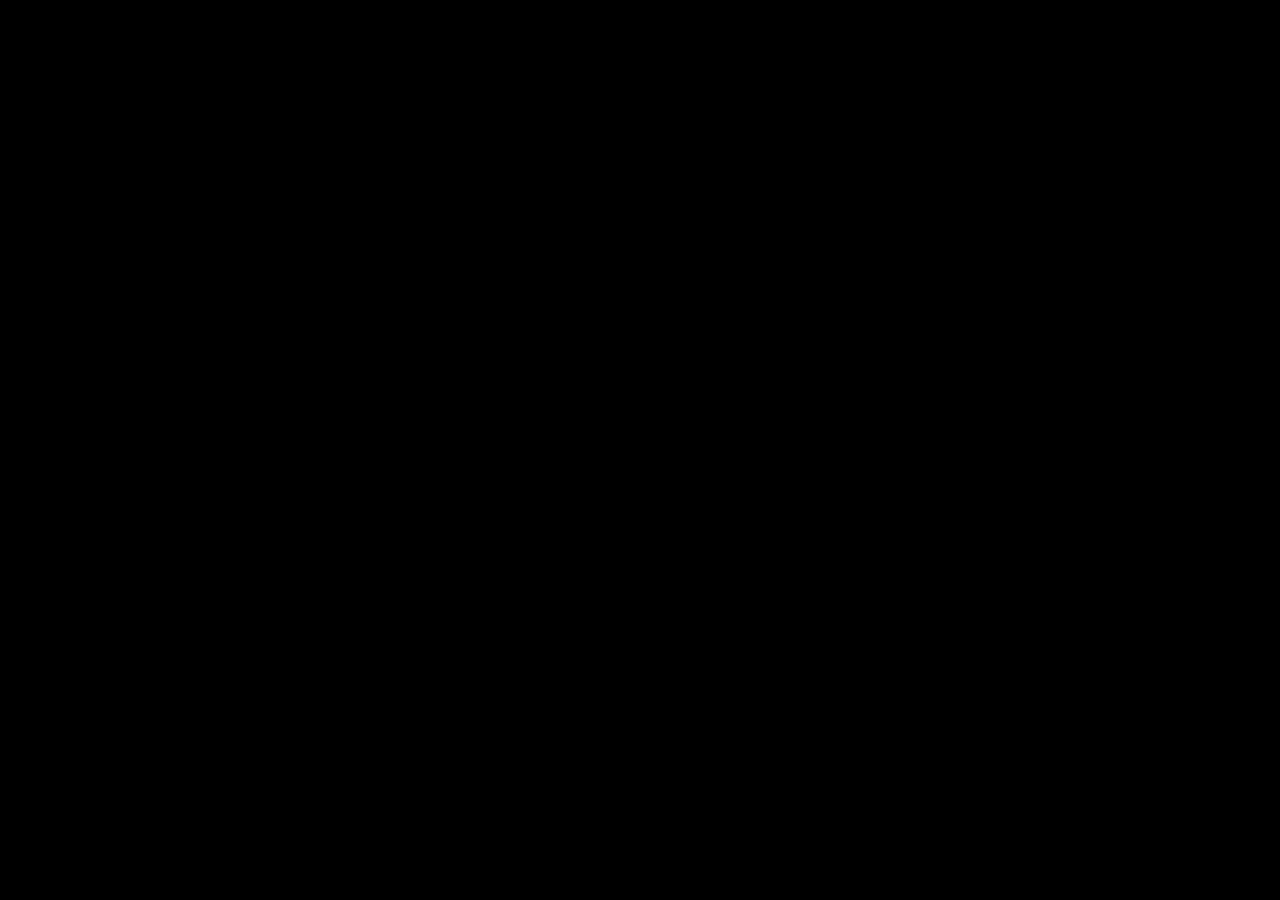
==== tools/fidelity-test.html @ 970d39b1 "Prove that an untouched export is the template For each template, headless Chrome renders the file t" ====
<!DOCTYPE html>
<html lang="en">
<head>
<meta charset="utf-8">
<title>working…</title>
<link rel="stylesheet" href="../styles.css">
<style>
  /* The page is nothing but the artwork, pinned to the top left corner, so a
     headless screenshot at the template's own size is the bitmap itself. */
  html, body { margin: 0; padding: 0; background: #000; overflow: hidden; }
  .glow { display: none; }
  #out { position: absolute; left: 0; top: 0; -webkit-font-smoothing: antialiased; }
  #out svg, #out img { display: block; }
  #err { color: #f66; font: 14px monospace; padding: 20px; white-space: pre-wrap; }
</style>
</head>
<body>
<div id="out"></div>
<pre id="err"></pre>

<script src="../fonts/embedded-fonts.js"></script>
<script>
/* The app boots against the real page, which this test page does not have, so
   the DOM it expects is stubbed out before app.js runs. */
(function () {
  var ids = ['picker', 'picker-grid', 'picker-status', 'editor', 'editor-title', 'editor-kind',
             'fields', 'stage', 'notice', 'export-status', 'btn-back', 'btn-reset', 'btn-png', 'btn-svg'];
  var hidden = document.createElement('div');
  hidden.style.position = 'absolute';
  hidden.style.left = '-99999px';
  hidden.style.top = '0';
  ids.forEach(function (id) {
    var node = document.createElement('div');
    node.id = id;
    hidden.appendChild(node);
  });
  document.body.appendChild(hidden);
  window.FRACIFY_TEMPLATE_DIR = '../templates/';
  window.FRACIFY_NO_BOOT = true;
})();
</script>
<script src="../app.js"></script>
<script>
(function () {
  var params = new URLSearchParams(location.search);
  var wanted = params.get('template') || 'dis1';
  var mode = params.get('mode') || 'export';
  var out = document.getElementById('out');

  function fail(err) {
    document.getElementById('err').textContent = String(err && err.stack || err);
    document.title = 'failed';
  }

  /* Long enough to force wrapping in every block, and to push the single line
     slots past the point where shrinking has to kick in. */
  var STRESS = 'Est-ce que tu préfères passer les vacances au bord de la mer ' +
    'ou plutôt à la montagne avec toute la famille ?';

  /* A deliberately portrait test image: a 3:4 grid with a labelled centre and
     corners, so a wrong crop, a squashed aspect or a letterbox is obvious. */
  function testPhoto() {
    var canvas = document.createElement('canvas');
    canvas.width = 900;
    canvas.height = 1200;
    var ctx = canvas.getContext('2d');
    var gradient = ctx.createLinearGradient(0, 0, 900, 1200);
    gradient.addColorStop(0, '#1d7a4f');
    gradient.addColorStop(1, '#7a1d5f');
    ctx.fillStyle = gradient;
    ctx.fillRect(0, 0, 900, 1200);
    ctx.strokeStyle = 'rgba(255,255,255,0.55)';
    ctx.lineWidth = 2;
    for (var x = 0; x <= 900; x += 100) { ctx.beginPath(); ctx.moveTo(x, 0); ctx.lineTo(x, 1200); ctx.stroke(); }
    for (var y = 0; y <= 1200; y += 100) { ctx.beginPath(); ctx.moveTo(0, y); ctx.lineTo(900, y); ctx.stroke(); }
    ctx.strokeStyle = '#ffcc00';
    ctx.lineWidth = 10;
    ctx.strokeRect(5, 5, 890, 1190);
    ctx.beginPath();
    ctx.arc(450, 600, 120, 0, Math.PI * 2);
    ctx.stroke();
    ctx.fillStyle = '#fff';
    ctx.font = 'bold 64px sans-serif';
    ctx.textAlign = 'center';
    ctx.fillText('TOP', 450, 90);
    ctx.fillText('MIDDLE', 450, 620);
    ctx.fillText('BOTTOM', 450, 1160);
    return canvas;  // a canvas draws like an image and needs no decode wait
  }

  Fracify.fontsReady()
    .then(function () { return fetch(Fracify.manifestURL); })
    .then(function (res) { return res.json(); })
    .then(function (manifest) {
      var entry = manifest.templates.filter(function (t) { return t.id === wanted; })[0];
      if (!entry) throw new Error('no template "' + wanted + '" in the manifest');
      return Fracify.loadTemplate(entry);
    })
    .then(function (template) {
      document.body.style.width = template.width + 'px';
      document.body.style.height = template.height + 'px';

      if (mode === 'reference') {
        // The template mounted straight into the DOM. Useful to look at, but
        // the page rasterises text differently from an <img>, so it is not
        // what the pixel diff is run against.
        out.appendChild(template.root.cloneNode(true));
        document.title = 'ready';
        return null;
      }

      if (mode === 'baseline') {
        // The untouched template through the same <img> and canvas path as an
        // export. Diffing this against mode=export isolates the slot
        // machinery from everything else.
        template.live = template.root.cloneNode(true);
      } else {
        Fracify.mount(template, out);
        template.slots.forEach(function (slot) {
          if (slot.kind !== 'text') return;
          Fracify.renderTextSlot(slot, mode === 'stress' ? STRESS : slot.original);
        });
        if (mode === 'photo') {
          var probe = testPhoto();
          template.slots.forEach(function (slot, i) {
            if (slot.kind !== 'image') return;
            Fracify.adoptImage(slot, probe);
            slot.offset = i === 0 ? 0 : -60;
            Fracify.applyPhoto(slot);
          });
        }
      }

      if (mode === 'live') { document.title = 'ready'; return null; }

      // The runner waits for this POST instead of screenshotting the page:
      // the bytes that come back are the export itself, not a picture of it.
      return Fracify.renderPNG(template).then(function (blob) {
        return fetch('/_result?name=' + encodeURIComponent(wanted + '-' + mode), {
          method: 'POST',
          body: blob
        });
      }).then(function () {
        document.title = 'ready';
      });
    })
    .catch(fail);
})();
</script>
</body>
</html>
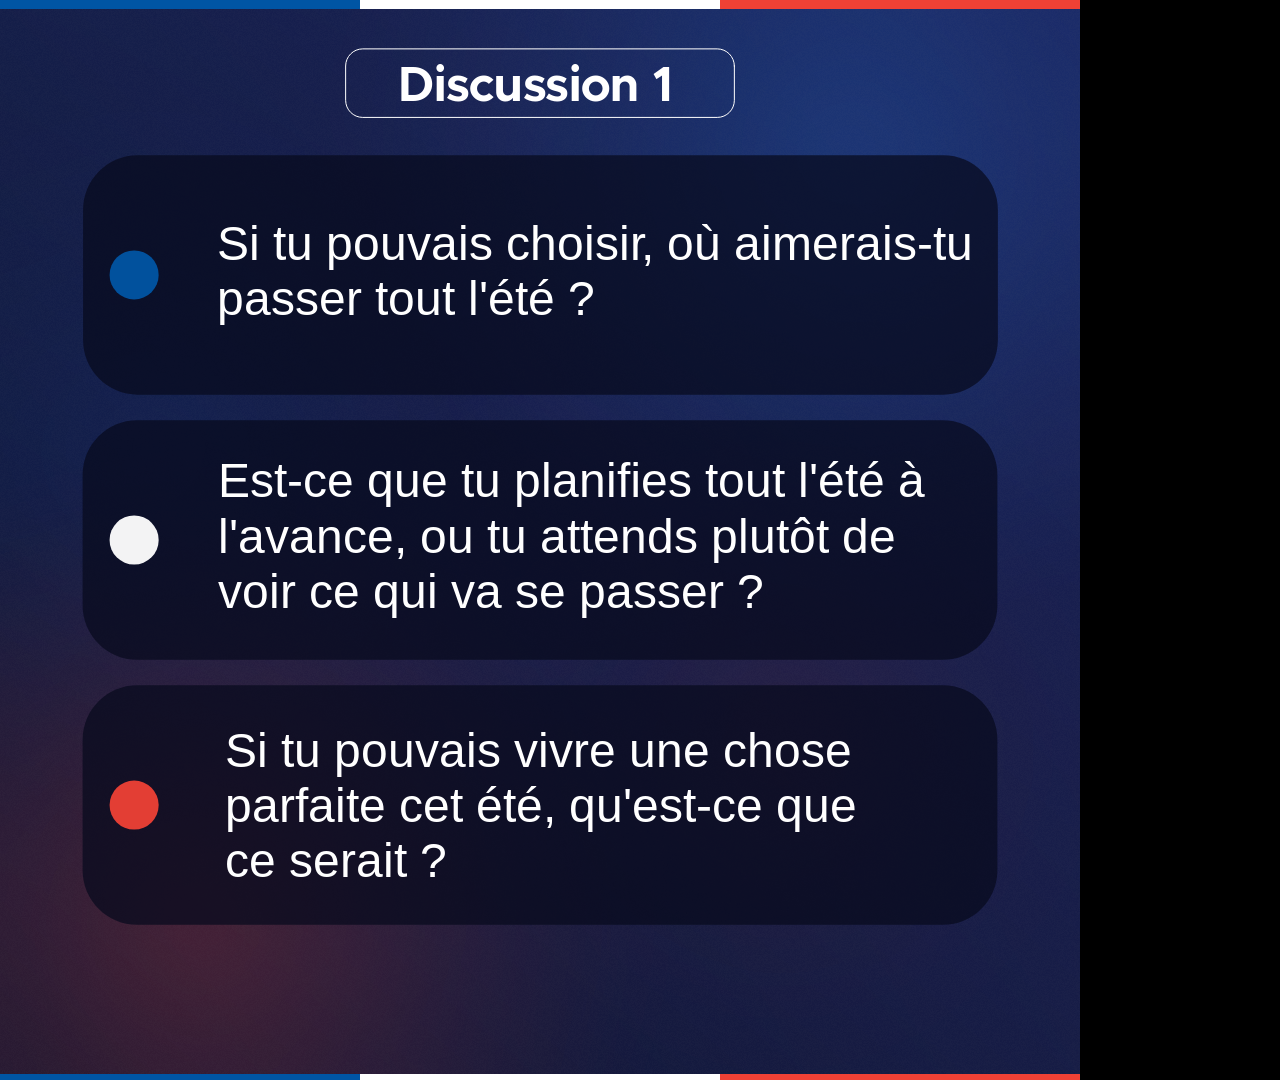
==== commit 93d38f0d: "Let the photo be framed and blurred One vertical crop slider was not enough to put the good part of " ====
--- a/tools/fidelity-test.html
+++ b/tools/fidelity-test.html
@@ -121,11 +121,16 @@
           Fracify.renderTextSlot(slot, mode === 'stress' ? STRESS : slot.original);
         });
         if (mode === 'photo') {
+          // ?mode=photo&x=-60&y=40&zoom=140&blur=12 - framing controls, checked
+          // against a grid so a wrong crop or a squashed aspect is obvious.
           var probe = testPhoto();
-          template.slots.forEach(function (slot, i) {
+          template.slots.forEach(function (slot) {
             if (slot.kind !== 'image') return;
             Fracify.adoptImage(slot, probe);
-            slot.offset = i === 0 ? 0 : -60;
+            slot.offsetX = parseInt(params.get('x') || '0', 10);
+            slot.offsetY = parseInt(params.get('y') || '0', 10);
+            slot.zoom = parseInt(params.get('zoom') || '100', 10);
+            slot.blur = parseInt(params.get('blur') || '0', 10);
             Fracify.applyPhoto(slot);
           });
         }
--- a/styles.css
+++ b/styles.css
@@ -0,0 +1,491 @@
+/* ---------------------------------------------------------------------------
+   Fonts. Two groups:
+   - Archivo / IBM Plex Sans dress the interface.
+   - Metropolis / Liberation Sans are the faces the templates ask for. They are
+     declared here so the live preview looks like the export; the export gets
+     the very same files inlined as data URIs (see fonts/embedded-fonts.js).
+   --------------------------------------------------------------------------- */
+
+@font-face {
+  font-family: 'Archivo';
+  font-style: normal;
+  font-weight: 500;
+  font-display: swap;
+  src: url('fonts/archivo-latin-500-normal.woff2') format('woff2');
+  unicode-range: U+0000-00FF, U+0131, U+0152-0153, U+02BB-02BC, U+02C6, U+02DA, U+02DC, U+0304, U+0308, U+0329, U+2000-206F, U+20AC, U+2122, U+2191, U+2193, U+2212, U+2215, U+FEFF, U+FFFD;
+}
+@font-face {
+  font-family: 'Archivo';
+  font-style: normal;
+  font-weight: 500;
+  font-display: swap;
+  src: url('fonts/archivo-latin-ext-500-normal.woff2') format('woff2');
+  unicode-range: U+0100-02BA, U+02BD-02C5, U+02C7-02CC, U+02CE-02D7, U+02DD-02FF, U+0304, U+0308, U+0329, U+1D00-1DBF, U+1E00-1E9F, U+1EF2-1EFF, U+2020, U+20A0-20AB, U+20AD-20C0, U+2113, U+2C60-2C7F, U+A720-A7FF;
+}
+@font-face {
+  font-family: 'Archivo';
+  font-style: normal;
+  font-weight: 700;
+  font-display: swap;
+  src: url('fonts/archivo-latin-700-normal.woff2') format('woff2');
+  unicode-range: U+0000-00FF, U+0131, U+0152-0153, U+02BB-02BC, U+02C6, U+02DA, U+02DC, U+0304, U+0308, U+0329, U+2000-206F, U+20AC, U+2122, U+2191, U+2193, U+2212, U+2215, U+FEFF, U+FFFD;
+}
+@font-face {
+  font-family: 'Archivo';
+  font-style: normal;
+  font-weight: 700;
+  font-display: swap;
+  src: url('fonts/archivo-latin-ext-700-normal.woff2') format('woff2');
+  unicode-range: U+0100-02BA, U+02BD-02C5, U+02C7-02CC, U+02CE-02D7, U+02DD-02FF, U+0304, U+0308, U+0329, U+1D00-1DBF, U+1E00-1E9F, U+1EF2-1EFF, U+2020, U+20A0-20AB, U+20AD-20C0, U+2113, U+2C60-2C7F, U+A720-A7FF;
+}
+@font-face {
+  font-family: 'IBM Plex Sans';
+  font-style: normal;
+  font-weight: 400;
+  font-display: swap;
+  src: url('fonts/ibm-plex-sans-latin-400-normal.woff2') format('woff2');
+  unicode-range: U+0000-00FF, U+0131, U+0152-0153, U+02BB-02BC, U+02C6, U+02DA, U+02DC, U+0304, U+0308, U+0329, U+2000-206F, U+20AC, U+2122, U+2191, U+2193, U+2212, U+2215, U+FEFF, U+FFFD;
+}
+@font-face {
+  font-family: 'IBM Plex Sans';
+  font-style: normal;
+  font-weight: 400;
+  font-display: swap;
+  src: url('fonts/ibm-plex-sans-latin-ext-400-normal.woff2') format('woff2');
+  unicode-range: U+0100-02BA, U+02BD-02C5, U+02C7-02CC, U+02CE-02D7, U+02DD-02FF, U+0304, U+0308, U+0329, U+1D00-1DBF, U+1E00-1E9F, U+1EF2-1EFF, U+2020, U+20A0-20AB, U+20AD-20C0, U+2113, U+2C60-2C7F, U+A720-A7FF;
+}
+@font-face {
+  font-family: 'IBM Plex Sans';
+  font-style: normal;
+  font-weight: 600;
+  font-display: swap;
+  src: url('fonts/ibm-plex-sans-latin-600-normal.woff2') format('woff2');
+  unicode-range: U+0000-00FF, U+0131, U+0152-0153, U+02BB-02BC, U+02C6, U+02DA, U+02DC, U+0304, U+0308, U+0329, U+2000-206F, U+20AC, U+2122, U+2191, U+2193, U+2212, U+2215, U+FEFF, U+FFFD;
+}
+@font-face {
+  font-family: 'IBM Plex Sans';
+  font-style: normal;
+  font-weight: 600;
+  font-display: swap;
+  src: url('fonts/ibm-plex-sans-latin-ext-600-normal.woff2') format('woff2');
+  unicode-range: U+0100-02BA, U+02BD-02C5, U+02C7-02CC, U+02CE-02D7, U+02DD-02FF, U+0304, U+0308, U+0329, U+1D00-1DBF, U+1E00-1E9F, U+1EF2-1EFF, U+2020, U+20A0-20AB, U+20AD-20C0, U+2113, U+2C60-2C7F, U+A720-A7FF;
+}
+
+@font-face {
+  font-family: 'Metropolis';
+  font-style: normal;
+  font-weight: 400;
+  font-display: block;
+  src: url('fonts/Metropolis-Regular.woff2') format('woff2');
+}
+@font-face {
+  font-family: 'Metropolis';
+  font-style: normal;
+  font-weight: 700;
+  font-display: block;
+  src: url('fonts/Metropolis-Bold.woff2') format('woff2');
+}
+@font-face {
+  font-family: 'Liberation Sans';
+  font-style: normal;
+  font-weight: 400;
+  font-display: block;
+  src: url('fonts/LiberationSans-Regular.woff2') format('woff2');
+}
+
+/* --------------------------------------------------------------------------- */
+
+:root {
+  --bg: #06070f;
+  --ink: #eef1f8;
+  --ink-dim: #97a0bb;
+  --ink-faint: #6b7391;
+  --glass: rgba(255, 255, 255, 0.055);
+  --glass-strong: rgba(255, 255, 255, 0.085);
+  --edge: rgba(255, 255, 255, 0.11);
+  --edge-strong: rgba(255, 255, 255, 0.2);
+  --blue: #3b6fe0;
+  --blue-deep: #0055a4;
+  --red: #ef4135;
+  --amber: #f0b429;
+  --radius: 18px;
+  --radius-sm: 12px;
+  --shadow: 0 22px 60px rgba(0, 0, 0, 0.55);
+  --ui: 'IBM Plex Sans', system-ui, -apple-system, 'Segoe UI', sans-serif;
+  --display: 'Archivo', var(--ui);
+}
+
+* { box-sizing: border-box; }
+
+html { -webkit-text-size-adjust: 100%; }
+
+body {
+  margin: 0;
+  min-height: 100vh;
+  background: var(--bg);
+  color: var(--ink);
+  font-family: var(--ui);
+  font-size: 15px;
+  line-height: 1.5;
+  -webkit-font-smoothing: antialiased;
+}
+
+/* The FRAC background is a deep navy with a blue and a red bloom. Echo it. */
+.glow {
+  position: fixed;
+  inset: 0;
+  z-index: -1;
+  background:
+    radial-gradient(70% 55% at 12% 0%, rgba(0, 85, 164, 0.5), transparent 65%),
+    radial-gradient(60% 50% at 92% 12%, rgba(239, 65, 53, 0.22), transparent 62%),
+    radial-gradient(90% 70% at 50% 105%, rgba(59, 111, 224, 0.2), transparent 70%),
+    linear-gradient(180deg, #0b1030 0%, #06070f 60%);
+}
+
+h1, h2, h3 { font-family: var(--display); font-weight: 700; letter-spacing: -0.02em; margin: 0; }
+
+.muted { color: var(--ink-dim); margin: 0; }
+
+.is-hidden { display: none !important; }
+
+/* --- top bar --------------------------------------------------------------- */
+
+.topbar {
+  display: flex;
+  align-items: center;
+  justify-content: space-between;
+  gap: 16px;
+  padding: 18px clamp(16px, 4vw, 40px);
+  max-width: 1400px;
+  margin: 0 auto;
+}
+
+.brand { display: flex; align-items: center; gap: 12px; }
+
+.brand-mark {
+  display: flex;
+  gap: 3px;
+  padding: 7px;
+  border-radius: 10px;
+  background: var(--glass);
+  border: 1px solid var(--edge);
+}
+.brand-mark i { width: 5px; height: 20px; border-radius: 2px; display: block; }
+.brand-mark i:nth-child(1) { background: var(--blue-deep); }
+.brand-mark i:nth-child(2) { background: #fff; }
+.brand-mark i:nth-child(3) { background: var(--red); }
+
+.brand-text { display: flex; flex-direction: column; line-height: 1.15; }
+.brand-text strong { font-family: var(--display); font-size: 19px; letter-spacing: -0.03em; }
+.brand-text small { color: var(--ink-faint); font-size: 12px; }
+
+/* --- notice ---------------------------------------------------------------- */
+
+.notice {
+  max-width: 1400px;
+  margin: 0 auto 8px;
+  padding: 14px 18px;
+  border-radius: var(--radius-sm);
+  background: rgba(240, 180, 41, 0.12);
+  border: 1px solid rgba(240, 180, 41, 0.35);
+  color: #ffe6ae;
+  font-size: 14px;
+}
+.notice code {
+  font-family: ui-monospace, 'SFMono-Regular', Menlo, monospace;
+  background: rgba(0, 0, 0, 0.35);
+  padding: 2px 6px;
+  border-radius: 6px;
+}
+
+main { max-width: 1400px; margin: 0 auto; padding: 8px clamp(16px, 4vw, 40px) 60px; }
+
+.section-title { font-size: clamp(22px, 3vw, 30px); margin-bottom: 6px; }
+
+/* --- template picker -------------------------------------------------------- */
+
+.group { margin-top: 30px; }
+.group:first-child { margin-top: 22px; }
+
+.group-title {
+  display: flex;
+  align-items: center;
+  gap: 9px;
+  font-size: 15px;
+  font-weight: 600;
+  letter-spacing: 0.02em;
+  color: var(--ink-dim);
+  padding-bottom: 10px;
+  border-bottom: 1px solid var(--edge);
+}
+.group-title svg { color: var(--ink-faint); flex: none; }
+
+.group-count {
+  font-family: var(--ui);
+  font-size: 11px;
+  font-weight: 600;
+  color: var(--ink-faint);
+  background: var(--glass);
+  border: 1px solid var(--edge);
+  border-radius: 999px;
+  padding: 1px 8px;
+}
+
+.picker-grid {
+  display: grid;
+  grid-template-columns: repeat(auto-fill, minmax(190px, 1fr));
+  align-items: start;
+  gap: 18px;
+  margin-top: 16px;
+}
+
+.card {
+  position: relative;
+  display: flex;
+  flex-direction: column;
+  padding: 0;
+  overflow: hidden;
+  text-align: left;
+  color: inherit;
+  font: inherit;
+  cursor: pointer;
+  background: var(--glass);
+  border: 1px solid var(--edge);
+  border-radius: var(--radius);
+  backdrop-filter: blur(18px);
+  -webkit-backdrop-filter: blur(18px);
+  box-shadow: var(--shadow);
+  transition: transform 0.16s ease, border-color 0.16s ease, background 0.16s ease;
+}
+.card:hover { transform: translateY(-3px); border-color: var(--edge-strong); background: var(--glass-strong); }
+.card:focus-visible { outline: 2px solid var(--blue); outline-offset: 3px; }
+.card.is-unsupported { cursor: not-allowed; opacity: 0.62; }
+.card.is-unsupported:hover { transform: none; }
+
+.card-thumb {
+  background: rgba(0, 0, 0, 0.35);
+  border-bottom: 1px solid var(--edge);
+  position: relative;
+  min-height: 90px;
+  display: grid;
+}
+.card-thumb img { display: block; width: 100%; height: auto; }
+.card-thumb-fallback {
+  aspect-ratio: 1 / 1;
+  display: grid;
+  place-items: center;
+  font-family: var(--display);
+  font-size: 34px;
+  color: var(--ink-faint);
+}
+
+.card-body { padding: 12px 14px 14px; }
+.card-name { font-family: var(--display); font-weight: 700; font-size: 15px; }
+.card-meta { color: var(--ink-faint); font-size: 12px; margin-top: 2px; }
+.card-warn { color: var(--amber); font-size: 12px; margin-top: 6px; line-height: 1.35; }
+
+.ratio-tag {
+  position: absolute;
+  right: 8px;
+  top: 8px;
+  padding: 3px 8px;
+  font-size: 11px;
+  border-radius: 999px;
+  background: rgba(6, 7, 15, 0.72);
+  border: 1px solid var(--edge);
+  color: var(--ink-dim);
+}
+
+/* --- editor ----------------------------------------------------------------- */
+
+.editor {
+  display: grid;
+  grid-template-columns: minmax(0, 400px) minmax(0, 1fr);
+  gap: 24px;
+  align-items: start;
+}
+
+.pane {
+  background: var(--glass);
+  border: 1px solid var(--edge);
+  border-radius: var(--radius);
+  backdrop-filter: blur(20px);
+  -webkit-backdrop-filter: blur(20px);
+  box-shadow: var(--shadow);
+}
+
+.pane-form { padding: 22px; }
+.pane-head { margin-bottom: 18px; }
+.pane-foot { margin-top: 20px; padding-top: 16px; border-top: 1px solid var(--edge); }
+
+.pane-preview { padding: 18px; background: rgba(255, 255, 255, 0.03); }
+.preview-sticky { position: sticky; top: 18px; }
+
+.fields { display: flex; flex-direction: column; gap: 18px; }
+
+.field label,
+.field .field-label {
+  display: block;
+  font-size: 12px;
+  font-weight: 600;
+  letter-spacing: 0.06em;
+  text-transform: uppercase;
+  color: var(--ink-dim);
+  margin-bottom: 7px;
+}
+
+.field input[type='text'],
+.field textarea {
+  width: 100%;
+  padding: 11px 13px;
+  color: var(--ink);
+  font: inherit;
+  background: rgba(0, 0, 0, 0.3);
+  border: 1px solid var(--edge);
+  border-radius: var(--radius-sm);
+  resize: vertical;
+  transition: border-color 0.15s ease, box-shadow 0.15s ease;
+}
+.field textarea { min-height: 82px; line-height: 1.45; }
+.field input:focus,
+.field textarea:focus {
+  outline: none;
+  border-color: rgba(59, 111, 224, 0.8);
+  box-shadow: 0 0 0 3px rgba(59, 111, 224, 0.22);
+}
+
+.field-note { font-size: 12px; color: var(--ink-faint); margin: 6px 0 0; }
+
+.field-warn {
+  display: flex;
+  gap: 8px;
+  align-items: flex-start;
+  margin: 8px 0 0;
+  padding: 8px 10px;
+  font-size: 12.5px;
+  line-height: 1.4;
+  color: #ffdf9e;
+  background: rgba(240, 180, 41, 0.12);
+  border: 1px solid rgba(240, 180, 41, 0.32);
+  border-radius: 10px;
+}
+.field-warn.is-error { color: #ffc9c4; background: rgba(239, 65, 53, 0.14); border-color: rgba(239, 65, 53, 0.4); }
+.field-warn::before { content: '▲'; font-size: 10px; line-height: 1.5; }
+
+/* photo slot */
+
+.photo-slot { display: flex; flex-direction: column; gap: 10px; }
+.photo-row { display: flex; gap: 12px; align-items: center; }
+
+.photo-preview {
+  width: 74px;
+  height: 74px;
+  flex: none;
+  border-radius: 10px;
+  border: 1px solid var(--edge);
+  background: rgba(0, 0, 0, 0.35) center / cover no-repeat;
+  display: grid;
+  place-items: center;
+  color: var(--ink-faint);
+  font-size: 11px;
+}
+
+.photo-actions { display: flex; flex-direction: column; gap: 6px; min-width: 0; }
+.photo-name { font-size: 12px; color: var(--ink-faint); overflow: hidden; text-overflow: ellipsis; white-space: nowrap; }
+
+.slider-row { display: flex; align-items: center; gap: 10px; }
+.slider-label {
+  width: 36px;
+  flex: none;
+  font-size: 12px;
+  font-weight: 600;
+  color: var(--ink-dim);
+}
+.slider-readout {
+  width: 66px;
+  flex: none;
+  text-align: right;
+  font-size: 12px;
+  color: var(--ink-faint);
+  font-variant-numeric: tabular-nums;
+}
+
+input[type='range'] {
+  flex: 1;
+  min-width: 0;
+  accent-color: var(--blue);
+  height: 22px;
+}
+
+/* --- stage ------------------------------------------------------------------ */
+
+.stage {
+  border-radius: var(--radius-sm);
+  overflow: hidden;
+  background: rgba(0, 0, 0, 0.4);
+  border: 1px solid var(--edge);
+  /* Flex, not grid: an auto-sized grid track grows to the intrinsic 1080 px
+     of the preview, which makes the child's max-width:100% resolve against
+     itself and lets the page overflow sideways on a phone. */
+  display: flex;
+  align-items: center;
+  justify-content: center;
+  min-height: 220px;
+}
+.stage svg { display: block; width: 100%; height: auto; max-width: 100%; min-width: 0; }
+
+.actions { display: flex; gap: 10px; margin-top: 14px; flex-wrap: wrap; }
+.export-status { font-size: 12.5px; margin-top: 8px; min-height: 18px; }
+
+/* --- buttons ----------------------------------------------------------------- */
+
+.btn {
+  font-family: var(--display);
+  font-weight: 600;
+  font-size: 14px;
+  letter-spacing: -0.01em;
+  padding: 11px 18px;
+  border-radius: var(--radius-sm);
+  border: 1px solid var(--edge);
+  background: var(--glass);
+  color: var(--ink);
+  cursor: pointer;
+  transition: background 0.15s ease, border-color 0.15s ease, transform 0.1s ease;
+}
+.btn:hover { background: var(--glass-strong); border-color: var(--edge-strong); }
+.btn:active { transform: translateY(1px); }
+.btn:focus-visible { outline: 2px solid var(--blue); outline-offset: 2px; }
+.btn[disabled] { opacity: 0.5; cursor: progress; }
+
+.btn-primary {
+  background: linear-gradient(180deg, #4a7cf0, #2857c4);
+  border-color: rgba(255, 255, 255, 0.22);
+  box-shadow: 0 8px 24px rgba(40, 87, 196, 0.4);
+}
+.btn-primary:hover { background: linear-gradient(180deg, #5786f5, #2f61d6); }
+
+.btn-small { padding: 7px 12px; font-size: 13px; }
+
+.footer {
+  max-width: 1400px;
+  margin: 0 auto;
+  padding: 0 clamp(16px, 4vw, 40px) 40px;
+  color: var(--ink-faint);
+  font-size: 12.5px;
+}
+
+/* --- responsive -------------------------------------------------------------- */
+
+@media (max-width: 940px) {
+  .editor { grid-template-columns: minmax(0, 1fr); }
+  .pane-preview { order: -1; padding: 12px; }
+  .preview-sticky { position: static; }
+  /* min-width:0 matters: a replaced element in a grid keeps its intrinsic
+     width otherwise, and a 1080 px wide preview runs off a phone screen. */
+  .stage svg { width: auto; height: auto; max-width: 100%; max-height: 56vh; min-width: 0; }
+  .stage { padding: 6px; }
+}
+
+@media (prefers-reduced-motion: reduce) {
+  * { transition: none !important; }
+}
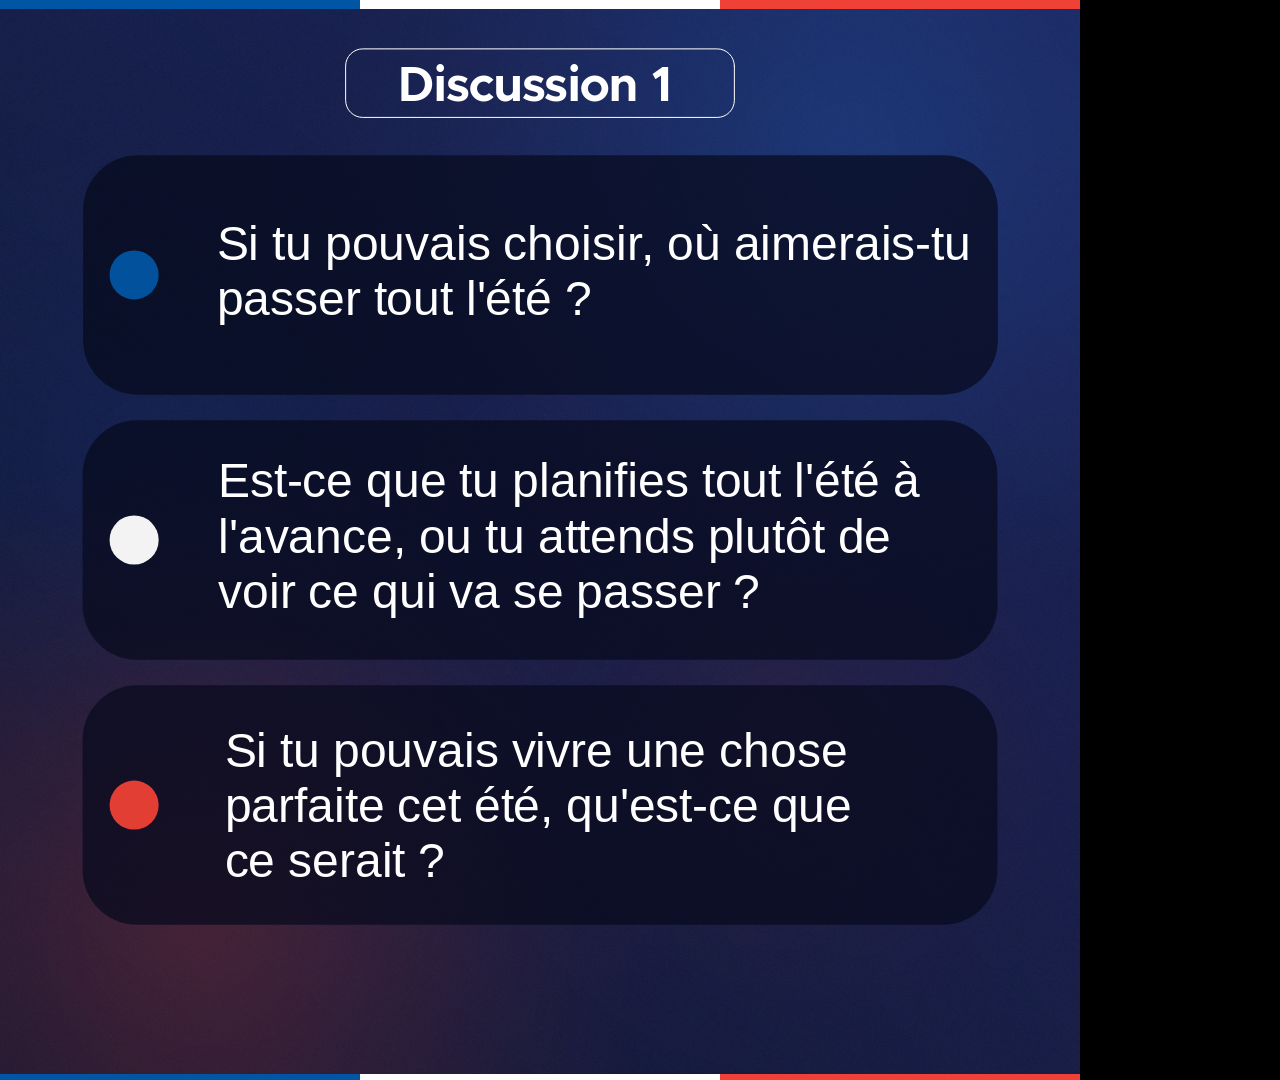
==== commit 4a196ab0: "V4" ====
--- a/tools/fidelity-test.html
+++ b/tools/fidelity-test.html
@@ -121,7 +121,7 @@
           Fracify.renderTextSlot(slot, mode === 'stress' ? STRESS : slot.original);
         });
         if (mode === 'photo') {
-          // ?mode=photo&x=-60&y=40&zoom=140&blur=12 - framing controls, checked
+          // ?mode=photo&x=-60&y=40&zoom=40&blur=12 - framing controls, checked
           // against a grid so a wrong crop or a squashed aspect is obvious.
           var probe = testPhoto();
           template.slots.forEach(function (slot) {
@@ -129,7 +129,7 @@
             Fracify.adoptImage(slot, probe);
             slot.offsetX = parseInt(params.get('x') || '0', 10);
             slot.offsetY = parseInt(params.get('y') || '0', 10);
-            slot.zoom = parseInt(params.get('zoom') || '100', 10);
+            slot.zoom = parseInt(params.get('zoom') || '0', 10);
             slot.blur = parseInt(params.get('blur') || '0', 10);
             Fracify.applyPhoto(slot);
           });
--- a/styles.css
+++ b/styles.css
@@ -93,26 +93,55 @@
   src: url('fonts/LiberationSans-Regular.woff2') format('woff2');
 }
 
-/* --------------------------------------------------------------------------- */
+/* ---------------------------------------------------------------------------
+   Apple HIG Design System Tokens & Base Styles
+   --------------------------------------------------------------------------- */
 
 :root {
-  --bg: #06070f;
-  --ink: #eef1f8;
-  --ink-dim: #97a0bb;
-  --ink-faint: #6b7391;
-  --glass: rgba(255, 255, 255, 0.055);
+  /* Canvas & Elevated Backgrounds */
+  --bg: #090a0f;
+  --bg-subtle: #0d0f17;
+  --bg-elevated: rgba(22, 25, 37, 0.72);
+
+  /* Apple System Typography Colors (Primary, Secondary, Tertiary) */
+  --ink: #f5f5f7;
+  --ink-secondary: #9da3b4;
+  --ink-dim: #9da3b4;
+  --ink-tertiary: #656b82;
+  --ink-faint: #656b82;
+
+  /* Translucent Liquid Glass Materials */
+  --glass: rgba(255, 255, 255, 0.045);
   --glass-strong: rgba(255, 255, 255, 0.085);
-  --edge: rgba(255, 255, 255, 0.11);
+  --glass-card: rgba(18, 21, 31, 0.65);
+  --edge: rgba(255, 255, 255, 0.09);
+  --edge-subtle: rgba(255, 255, 255, 0.05);
   --edge-strong: rgba(255, 255, 255, 0.2);
-  --blue: #3b6fe0;
+  --edge-highlight: inset 0 1px 0 rgba(255, 255, 255, 0.1);
+
+  /* Accent & Status Colors */
+  --blue: #0071e3;
+  --blue-hover: #0077ed;
   --blue-deep: #0055a4;
-  --red: #ef4135;
-  --amber: #f0b429;
+  --red: #ff453a;
+  --amber: #ff9f0a;
+  --green: #30d158;
+
+  /* Corner Radii */
   --radius: 18px;
-  --radius-sm: 12px;
-  --shadow: 0 22px 60px rgba(0, 0, 0, 0.55);
-  --ui: 'IBM Plex Sans', system-ui, -apple-system, 'Segoe UI', sans-serif;
-  --display: 'Archivo', var(--ui);
+  --radius-md: 14px;
+  --radius-sm: 10px;
+  --radius-pill: 9999px;
+
+  /* Depth & Elevation Shadows */
+  --shadow-sm: 0 2px 8px rgba(0, 0, 0, 0.25);
+  --shadow-md: 0 12px 32px rgba(0, 0, 0, 0.45);
+  --shadow-lg: 0 24px 64px rgba(0, 0, 0, 0.6);
+  --shadow: var(--shadow-md);
+
+  /* Typography Stack */
+  --ui: -apple-system, BlinkMacSystemFont, "SF Pro Text", "SF Pro Display", 'IBM Plex Sans', system-ui, sans-serif;
+  --display: -apple-system, BlinkMacSystemFont, "SF Pro Display", 'Archivo', var(--ui);
 }
 
 * { box-sizing: border-box; }
@@ -122,121 +151,175 @@
 body {
   margin: 0;
   min-height: 100vh;
-  background: var(--bg);
+  background-color: var(--bg);
   color: var(--ink);
   font-family: var(--ui);
-  font-size: 15px;
+  font-size: 14.5px;
   line-height: 1.5;
+  letter-spacing: -0.01em;
   -webkit-font-smoothing: antialiased;
-}
-
-/* The FRAC background is a deep navy with a blue and a red bloom. Echo it. */
+  -moz-osx-font-smoothing: grayscale;
+  overflow-x: hidden;
+}
+
+/* Subtle Apple Dark Mode ambient illumination echoing FRAC club colors */
 .glow {
   position: fixed;
   inset: 0;
   z-index: -1;
+  pointer-events: none;
   background:
-    radial-gradient(70% 55% at 12% 0%, rgba(0, 85, 164, 0.5), transparent 65%),
-    radial-gradient(60% 50% at 92% 12%, rgba(239, 65, 53, 0.22), transparent 62%),
-    radial-gradient(90% 70% at 50% 105%, rgba(59, 111, 224, 0.2), transparent 70%),
-    linear-gradient(180deg, #0b1030 0%, #06070f 60%);
-}
-
-h1, h2, h3 { font-family: var(--display); font-weight: 700; letter-spacing: -0.02em; margin: 0; }
-
-.muted { color: var(--ink-dim); margin: 0; }
+    radial-gradient(55% 45% at 15% 0%, rgba(0, 85, 164, 0.22), transparent 70%),
+    radial-gradient(45% 40% at 85% 10%, rgba(239, 65, 53, 0.12), transparent 65%),
+    radial-gradient(70% 60% at 50% 100%, rgba(0, 113, 227, 0.14), transparent 75%),
+    linear-gradient(180deg, #0d0f17 0%, #07080c 100%);
+}
+
+h1, h2, h3 {
+  font-family: var(--display);
+  font-weight: 700;
+  letter-spacing: -0.025em;
+  margin: 0;
+}
+
+.muted {
+  color: var(--ink-secondary);
+  margin: 0;
+}
 
 .is-hidden { display: none !important; }
 
-/* --- top bar --------------------------------------------------------------- */
+/* --- top bar (Liquid Glass) ------------------------------------------------ */
 
 .topbar {
+  position: sticky;
+  top: 0;
+  z-index: 100;
   display: flex;
   align-items: center;
   justify-content: space-between;
   gap: 16px;
-  padding: 18px clamp(16px, 4vw, 40px);
-  max-width: 1400px;
+  padding: 14px clamp(16px, 4vw, 40px);
+  max-width: 1440px;
   margin: 0 auto;
-}
-
-.brand { display: flex; align-items: center; gap: 12px; }
+  backdrop-filter: blur(24px) saturate(180%);
+  -webkit-backdrop-filter: blur(24px) saturate(180%);
+  background: rgba(9, 10, 15, 0.72);
+  border-bottom: 1px solid var(--edge-subtle);
+  transition: border-color 0.2s ease, background-color 0.2s ease;
+}
+
+.brand {
+  display: flex;
+  align-items: center;
+  gap: 12px;
+}
 
 .brand-mark {
   display: flex;
-  gap: 3px;
-  padding: 7px;
-  border-radius: 10px;
-  background: var(--glass);
+  gap: 3.5px;
+  padding: 6px 7px;
+  border-radius: 9px;
+  background: rgba(255, 255, 255, 0.05);
   border: 1px solid var(--edge);
-}
-.brand-mark i { width: 5px; height: 20px; border-radius: 2px; display: block; }
-.brand-mark i:nth-child(1) { background: var(--blue-deep); }
-.brand-mark i:nth-child(2) { background: #fff; }
-.brand-mark i:nth-child(3) { background: var(--red); }
-
-.brand-text { display: flex; flex-direction: column; line-height: 1.15; }
-.brand-text strong { font-family: var(--display); font-size: 19px; letter-spacing: -0.03em; }
-.brand-text small { color: var(--ink-faint); font-size: 12px; }
-
-/* --- notice ---------------------------------------------------------------- */
+  box-shadow: var(--shadow-sm), var(--edge-highlight);
+}
+.brand-mark i {
+  width: 4.5px;
+  height: 18px;
+  border-radius: 2px;
+  display: block;
+}
+.brand-mark i:nth-child(1) { background: #0055a4; box-shadow: 0 0 8px rgba(0, 85, 164, 0.35); }
+.brand-mark i:nth-child(2) { background: #f5f5f7; }
+.brand-mark i:nth-child(3) { background: #ef4135; box-shadow: 0 0 8px rgba(239, 65, 53, 0.25); }
+
+.brand-text { display: flex; flex-direction: column; line-height: 1.2; }
+.brand-text strong {
+  font-family: var(--display);
+  font-size: 18px;
+  font-weight: 700;
+  letter-spacing: -0.03em;
+  color: #ffffff;
+}
+.brand-text small {
+  color: var(--ink-secondary);
+  font-size: 12px;
+  font-weight: 400;
+  letter-spacing: -0.01em;
+}
+
+/* --- notice (HIG Callout) --------------------------------------------------- */
 
 .notice {
-  max-width: 1400px;
-  margin: 0 auto 8px;
-  padding: 14px 18px;
+  max-width: 1440px;
+  margin: 16px auto 0;
+  padding: 12px 18px;
   border-radius: var(--radius-sm);
-  background: rgba(240, 180, 41, 0.12);
-  border: 1px solid rgba(240, 180, 41, 0.35);
-  color: #ffe6ae;
-  font-size: 14px;
+  background: rgba(255, 159, 10, 0.12);
+  border: 1px solid rgba(255, 159, 10, 0.28);
+  box-shadow: var(--shadow-sm);
+  color: #ffd60a;
+  font-size: 13.5px;
+  line-height: 1.45;
 }
 .notice code {
-  font-family: ui-monospace, 'SFMono-Regular', Menlo, monospace;
-  background: rgba(0, 0, 0, 0.35);
-  padding: 2px 6px;
+  font-family: ui-monospace, 'SFMono-Regular', Menlo, Monaco, Consolas, monospace;
+  background: rgba(0, 0, 0, 0.45);
+  padding: 2px 7px;
   border-radius: 6px;
-}
-
-main { max-width: 1400px; margin: 0 auto; padding: 8px clamp(16px, 4vw, 40px) 60px; }
-
-.section-title { font-size: clamp(22px, 3vw, 30px); margin-bottom: 6px; }
+  font-size: 12.5px;
+  border: 1px solid rgba(255, 255, 255, 0.08);
+}
+
+main {
+  max-width: 1440px;
+  margin: 0 auto;
+  padding: 16px clamp(16px, 4vw, 40px) 64px;
+}
+
+.section-title {
+  font-size: clamp(24px, 3vw, 30px);
+  letter-spacing: -0.03em;
+  color: #ffffff;
+  margin-bottom: 8px;
+}
 
 /* --- template picker -------------------------------------------------------- */
 
-.group { margin-top: 30px; }
-.group:first-child { margin-top: 22px; }
+.group { margin-top: 36px; }
+.group:first-child { margin-top: 20px; }
 
 .group-title {
   display: flex;
   align-items: center;
-  gap: 9px;
-  font-size: 15px;
+  gap: 10px;
+  font-size: 13.5px;
   font-weight: 600;
-  letter-spacing: 0.02em;
-  color: var(--ink-dim);
-  padding-bottom: 10px;
-  border-bottom: 1px solid var(--edge);
-}
-.group-title svg { color: var(--ink-faint); flex: none; }
+  letter-spacing: -0.01em;
+  color: var(--ink-secondary);
+  padding-bottom: 12px;
+  border-bottom: 1px solid var(--edge-subtle);
+}
+.group-title svg { color: var(--ink-tertiary); flex: none; }
 
 .group-count {
   font-family: var(--ui);
   font-size: 11px;
   font-weight: 600;
-  color: var(--ink-faint);
-  background: var(--glass);
-  border: 1px solid var(--edge);
-  border-radius: 999px;
-  padding: 1px 8px;
+  color: var(--ink-tertiary);
+  background: rgba(255, 255, 255, 0.06);
+  border: 1px solid var(--edge-subtle);
+  border-radius: var(--radius-pill);
+  padding: 1.5px 8px;
 }
 
 .picker-grid {
   display: grid;
-  grid-template-columns: repeat(auto-fill, minmax(190px, 1fr));
+  grid-template-columns: repeat(auto-fill, minmax(210px, 1fr));
   align-items: start;
-  gap: 18px;
-  margin-top: 16px;
+  gap: 20px;
+  margin-top: 18px;
 }
 
 .card {
@@ -249,243 +332,513 @@
   color: inherit;
   font: inherit;
   cursor: pointer;
-  background: var(--glass);
+  background: var(--glass-card);
   border: 1px solid var(--edge);
   border-radius: var(--radius);
-  backdrop-filter: blur(18px);
-  -webkit-backdrop-filter: blur(18px);
-  box-shadow: var(--shadow);
-  transition: transform 0.16s ease, border-color 0.16s ease, background 0.16s ease;
-}
-.card:hover { transform: translateY(-3px); border-color: var(--edge-strong); background: var(--glass-strong); }
-.card:focus-visible { outline: 2px solid var(--blue); outline-offset: 3px; }
-.card.is-unsupported { cursor: not-allowed; opacity: 0.62; }
-.card.is-unsupported:hover { transform: none; }
+  backdrop-filter: blur(20px);
+  -webkit-backdrop-filter: blur(20px);
+  box-shadow: var(--shadow-md), var(--edge-highlight);
+  transition: transform 0.22s cubic-bezier(0.16, 1, 0.3, 1),
+              border-color 0.2s ease,
+              background-color 0.2s ease,
+              box-shadow 0.22s ease;
+}
+.card:hover {
+  transform: translateY(-4px) scale(1.01);
+  border-color: rgba(255, 255, 255, 0.22);
+  background-color: rgba(26, 30, 44, 0.82);
+  box-shadow: var(--shadow-lg), 0 0 20px rgba(0, 113, 227, 0.16);
+}
+.card:active {
+  transform: translateY(-1px) scale(0.995);
+}
+.card:focus-visible {
+  outline: none;
+  border-color: var(--blue);
+  box-shadow: 0 0 0 3.5px rgba(0, 113, 227, 0.45), var(--shadow-md);
+}
+.card.is-unsupported {
+  cursor: not-allowed;
+  opacity: 0.45;
+  filter: grayscale(0.5);
+}
+.card.is-unsupported:hover {
+  transform: none;
+  box-shadow: var(--shadow-md);
+}
 
 .card-thumb {
-  background: rgba(0, 0, 0, 0.35);
-  border-bottom: 1px solid var(--edge);
+  background: rgba(0, 0, 0, 0.45);
+  border-bottom: 1px solid var(--edge-subtle);
   position: relative;
-  min-height: 90px;
+  min-height: 105px;
   display: grid;
-}
-.card-thumb img { display: block; width: 100%; height: auto; }
+  place-items: center;
+  overflow: hidden;
+}
+.card-thumb img {
+  display: block;
+  width: 100%;
+  height: auto;
+  transition: transform 0.3s cubic-bezier(0.16, 1, 0.3, 1);
+}
+.card:hover .card-thumb img {
+  transform: scale(1.025);
+}
 .card-thumb-fallback {
   aspect-ratio: 1 / 1;
   display: grid;
   place-items: center;
   font-family: var(--display);
-  font-size: 34px;
-  color: var(--ink-faint);
-}
-
-.card-body { padding: 12px 14px 14px; }
-.card-name { font-family: var(--display); font-weight: 700; font-size: 15px; }
-.card-meta { color: var(--ink-faint); font-size: 12px; margin-top: 2px; }
-.card-warn { color: var(--amber); font-size: 12px; margin-top: 6px; line-height: 1.35; }
+  font-size: 36px;
+  font-weight: 700;
+  color: var(--ink-tertiary);
+}
+
+.card-body { padding: 14px 16px 16px; }
+.card-name {
+  font-family: var(--display);
+  font-weight: 600;
+  font-size: 15px;
+  letter-spacing: -0.015em;
+  color: #ffffff;
+}
+.card-meta {
+  color: var(--ink-secondary);
+  font-size: 12.5px;
+  margin-top: 3px;
+}
+.card-warn {
+  color: var(--amber);
+  font-size: 12px;
+  margin-top: 8px;
+  line-height: 1.38;
+}
 
 .ratio-tag {
   position: absolute;
-  right: 8px;
-  top: 8px;
-  padding: 3px 8px;
+  right: 10px;
+  top: 10px;
+  padding: 3px 9px;
   font-size: 11px;
-  border-radius: 999px;
-  background: rgba(6, 7, 15, 0.72);
-  border: 1px solid var(--edge);
-  color: var(--ink-dim);
+  font-weight: 600;
+  letter-spacing: 0.02em;
+  border-radius: var(--radius-pill);
+  background: rgba(10, 12, 18, 0.72);
+  border: 1px solid rgba(255, 255, 255, 0.14);
+  color: var(--ink-secondary);
+  backdrop-filter: blur(12px);
+  -webkit-backdrop-filter: blur(12px);
+  box-shadow: 0 2px 8px rgba(0, 0, 0, 0.4);
 }
 
 /* --- editor ----------------------------------------------------------------- */
 
 .editor {
   display: grid;
-  grid-template-columns: minmax(0, 400px) minmax(0, 1fr);
-  gap: 24px;
+  grid-template-columns: minmax(0, 420px) minmax(0, 1fr);
+  gap: 28px;
   align-items: start;
+  margin-top: 20px;
 }
 
 .pane {
-  background: var(--glass);
+  background: var(--glass-card);
   border: 1px solid var(--edge);
   border-radius: var(--radius);
-  backdrop-filter: blur(20px);
-  -webkit-backdrop-filter: blur(20px);
-  box-shadow: var(--shadow);
-}
-
-.pane-form { padding: 22px; }
-.pane-head { margin-bottom: 18px; }
-.pane-foot { margin-top: 20px; padding-top: 16px; border-top: 1px solid var(--edge); }
-
-.pane-preview { padding: 18px; background: rgba(255, 255, 255, 0.03); }
-.preview-sticky { position: sticky; top: 18px; }
-
-.fields { display: flex; flex-direction: column; gap: 18px; }
+  backdrop-filter: blur(28px);
+  -webkit-backdrop-filter: blur(28px);
+  box-shadow: var(--shadow-md), var(--edge-highlight);
+}
+
+.pane-form { padding: 26px; }
+.pane-head { margin-bottom: 22px; }
+.pane-head .section-title { font-size: 22px; }
+.pane-head .muted { font-size: 13px; color: var(--ink-secondary); margin-top: 3px; }
+.pane-foot {
+  margin-top: 24px;
+  padding-top: 18px;
+  border-top: 1px solid var(--edge-subtle);
+}
+
+.pane-preview {
+  padding: 22px;
+  background: rgba(12, 14, 22, 0.55);
+}
+.preview-sticky {
+  position: sticky;
+  top: 76px;
+}
+
+.fields { display: flex; flex-direction: column; gap: 20px; }
 
 .field label,
 .field .field-label {
   display: block;
-  font-size: 12px;
-  font-weight: 600;
-  letter-spacing: 0.06em;
-  text-transform: uppercase;
-  color: var(--ink-dim);
-  margin-bottom: 7px;
+  font-size: 13px;
+  font-weight: 500;
+  letter-spacing: -0.01em;
+  color: var(--ink-secondary);
+  margin-bottom: 8px;
 }
 
 .field input[type='text'],
 .field textarea {
   width: 100%;
-  padding: 11px 13px;
+  padding: 11px 14px;
   color: var(--ink);
   font: inherit;
-  background: rgba(0, 0, 0, 0.3);
+  font-size: 14px;
+  background: rgba(0, 0, 0, 0.35);
   border: 1px solid var(--edge);
   border-radius: var(--radius-sm);
   resize: vertical;
-  transition: border-color 0.15s ease, box-shadow 0.15s ease;
-}
-.field textarea { min-height: 82px; line-height: 1.45; }
+  box-shadow: inset 0 1px 3px rgba(0, 0, 0, 0.35);
+  transition: border-color 0.18s ease, box-shadow 0.18s ease, background-color 0.18s ease;
+}
+.field textarea { min-height: 86px; line-height: 1.5; }
 .field input:focus,
 .field textarea:focus {
   outline: none;
-  border-color: rgba(59, 111, 224, 0.8);
-  box-shadow: 0 0 0 3px rgba(59, 111, 224, 0.22);
-}
-
-.field-note { font-size: 12px; color: var(--ink-faint); margin: 6px 0 0; }
+  background: rgba(0, 0, 0, 0.45);
+  border-color: var(--blue);
+  box-shadow: 0 0 0 3.5px rgba(0, 113, 227, 0.35), inset 0 1px 2px rgba(0, 0, 0, 0.2);
+}
+
+.field-note {
+  font-size: 12px;
+  color: var(--ink-tertiary);
+  margin: 6px 0 0;
+  line-height: 1.45;
+}
 
 .field-warn {
   display: flex;
   gap: 8px;
   align-items: flex-start;
   margin: 8px 0 0;
-  padding: 8px 10px;
+  padding: 9px 12px;
   font-size: 12.5px;
-  line-height: 1.4;
-  color: #ffdf9e;
-  background: rgba(240, 180, 41, 0.12);
-  border: 1px solid rgba(240, 180, 41, 0.32);
-  border-radius: 10px;
-}
-.field-warn.is-error { color: #ffc9c4; background: rgba(239, 65, 53, 0.14); border-color: rgba(239, 65, 53, 0.4); }
-.field-warn::before { content: '▲'; font-size: 10px; line-height: 1.5; }
+  line-height: 1.42;
+  color: #ffd60a;
+  background: rgba(255, 159, 10, 0.12);
+  border: 1px solid rgba(255, 159, 10, 0.28);
+  border-radius: var(--radius-sm);
+}
+.field-warn.is-error {
+  color: #ff453a;
+  background: rgba(255, 69, 58, 0.12);
+  border-color: rgba(255, 69, 58, 0.32);
+}
+.field-warn::before { content: '▲'; font-size: 10px; line-height: 1.5; opacity: 0.85; }
 
 /* photo slot */
 
-.photo-slot { display: flex; flex-direction: column; gap: 10px; }
-.photo-row { display: flex; gap: 12px; align-items: center; }
+.photo-slot {
+  display: flex;
+  flex-direction: column;
+  gap: 12px;
+  background: rgba(0, 0, 0, 0.22);
+  border: 1px solid var(--edge-subtle);
+  border-radius: var(--radius-md);
+  padding: 14px;
+}
+.photo-row { display: flex; gap: 14px; align-items: center; }
 
 .photo-preview {
-  width: 74px;
-  height: 74px;
+  width: 76px;
+  height: 76px;
   flex: none;
-  border-radius: 10px;
+  border-radius: var(--radius-sm);
   border: 1px solid var(--edge);
-  background: rgba(0, 0, 0, 0.35) center / cover no-repeat;
+  background: rgba(0, 0, 0, 0.45) center / cover no-repeat;
   display: grid;
   place-items: center;
-  color: var(--ink-faint);
-  font-size: 11px;
-}
-
-.photo-actions { display: flex; flex-direction: column; gap: 6px; min-width: 0; }
-.photo-name { font-size: 12px; color: var(--ink-faint); overflow: hidden; text-overflow: ellipsis; white-space: nowrap; }
-
-.slider-row { display: flex; align-items: center; gap: 10px; }
+  color: var(--ink-tertiary);
+  font-size: 11.5px;
+  box-shadow: inset 0 1px 3px rgba(0, 0, 0, 0.4);
+}
+
+.photo-actions { display: flex; flex-direction: column; gap: 8px; min-width: 0; }
+.photo-name {
+  font-size: 12px;
+  color: var(--ink-secondary);
+  overflow: hidden;
+  text-overflow: ellipsis;
+  white-space: nowrap;
+  font-variant-numeric: tabular-nums;
+}
+
+.slider-row {
+  display: flex;
+  align-items: center;
+  gap: 12px;
+  padding-top: 4px;
+}
 .slider-label {
   width: 36px;
   flex: none;
   font-size: 12px;
-  font-weight: 600;
-  color: var(--ink-dim);
+  font-weight: 500;
+  color: var(--ink-secondary);
 }
 .slider-readout {
-  width: 66px;
+  width: 64px;
   flex: none;
   text-align: right;
   font-size: 12px;
-  color: var(--ink-faint);
+  font-weight: 500;
+  color: var(--ink-tertiary);
   font-variant-numeric: tabular-nums;
 }
 
+/* Apple HIG Custom Range Input */
 input[type='range'] {
   flex: 1;
   min-width: 0;
-  accent-color: var(--blue);
-  height: 22px;
+  height: 20px;
+  -webkit-appearance: none;
+  appearance: none;
+  background: transparent;
+  cursor: pointer;
+}
+input[type='range']:focus { outline: none; }
+input[type='range']::-webkit-slider-runnable-track {
+  height: 5px;
+  background: rgba(255, 255, 255, 0.16);
+  border-radius: var(--radius-pill);
+  transition: background-color 0.15s ease;
+}
+input[type='range']:hover::-webkit-slider-runnable-track {
+  background: rgba(255, 255, 255, 0.24);
+}
+input[type='range']::-webkit-slider-thumb {
+  -webkit-appearance: none;
+  appearance: none;
+  width: 17px;
+  height: 17px;
+  border-radius: 50%;
+  background: #ffffff;
+  margin-top: -6px;
+  box-shadow: 0 1px 4px rgba(0, 0, 0, 0.5), 0 0 1px rgba(0, 0, 0, 0.4);
+  transition: transform 0.15s cubic-bezier(0.16, 1, 0.3, 1), box-shadow 0.15s ease;
+}
+input[type='range']::-webkit-slider-thumb:hover {
+  transform: scale(1.15);
+  box-shadow: 0 2px 6px rgba(0, 0, 0, 0.6), 0 0 0 2px rgba(0, 113, 227, 0.4);
+}
+input[type='range']:active::-webkit-slider-thumb {
+  transform: scale(1.05);
+  background: #e5e5ea;
+}
+input[type='range']::-moz-range-track {
+  height: 5px;
+  background: rgba(255, 255, 255, 0.16);
+  border-radius: var(--radius-pill);
+}
+input[type='range']::-moz-range-thumb {
+  width: 17px;
+  height: 17px;
+  border: none;
+  border-radius: 50%;
+  background: #ffffff;
+  box-shadow: 0 1px 4px rgba(0, 0, 0, 0.5);
 }
 
 /* --- stage ------------------------------------------------------------------ */
 
+/* Flex, not grid: an auto-sized grid track grows to the intrinsic 1080 px of
+   the preview, which makes the child's max-width:100% resolve against itself
+   and lets the page overflow sideways on a phone. */
 .stage {
-  border-radius: var(--radius-sm);
+  display: flex;
+  align-items: flex-start;
+  justify-content: center;
+  gap: 16px;
+  min-height: 240px;
+  padding: 4px 0;
+}
+
+.canvas {
+  margin: 0;
+  min-width: 0;
+  flex: 1 1 0;
+  display: flex;
+  flex-direction: column;
+  gap: 10px;
+}
+
+.canvas-art {
+  border-radius: var(--radius-md);
   overflow: hidden;
-  background: rgba(0, 0, 0, 0.4);
-  border: 1px solid var(--edge);
-  /* Flex, not grid: an auto-sized grid track grows to the intrinsic 1080 px
-     of the preview, which makes the child's max-width:100% resolve against
-     itself and lets the page overflow sideways on a phone. */
+  background: #000000;
+  border: 1px solid rgba(255, 255, 255, 0.12);
   display: flex;
   align-items: center;
   justify-content: center;
-  min-height: 220px;
-}
-.stage svg { display: block; width: 100%; height: auto; max-width: 100%; min-width: 0; }
-
-.actions { display: flex; gap: 10px; margin-top: 14px; flex-wrap: wrap; }
-.export-status { font-size: 12.5px; margin-top: 8px; min-height: 18px; }
-
-/* --- buttons ----------------------------------------------------------------- */
+  min-width: 0;
+  box-shadow: 0 16px 40px rgba(0, 0, 0, 0.6), 0 0 1px rgba(255, 255, 255, 0.15);
+  transition: box-shadow 0.2s ease;
+}
+.canvas-art svg {
+  display: block;
+  width: 100%;
+  height: auto;
+  max-width: 100%;
+  min-width: 0;
+}
+
+.canvas-foot {
+  display: flex;
+  align-items: center;
+  /* Wraps so a narrow preview does not force the page wider than the phone. */
+  flex-wrap: wrap;
+  gap: 8px;
+  min-width: 0;
+  padding: 0 2px;
+}
+.canvas-name {
+  flex: 1;
+  min-width: 0;
+  overflow: hidden;
+  text-overflow: ellipsis;
+  white-space: nowrap;
+  font-size: 12.5px;
+  font-weight: 500;
+  color: var(--ink-secondary);
+}
+/* A single preview needs neither a label saying which one it is nor its own
+   pair of buttons - the ones under the stage already say it. */
+.stage:not(.is-multi) .canvas-foot { display: none; }
+
+.actions {
+  display: flex;
+  gap: 12px;
+  margin-top: 18px;
+  flex-wrap: wrap;
+}
+.export-status {
+  font-size: 12.5px;
+  margin-top: 10px;
+  min-height: 20px;
+  color: var(--ink-secondary);
+}
+
+/* --- buttons (Apple HIG Style) ---------------------------------------------- */
 
 .btn {
-  font-family: var(--display);
-  font-weight: 600;
-  font-size: 14px;
+  display: inline-flex;
+  align-items: center;
+  justify-content: center;
+  font-family: var(--ui);
+  font-weight: 500;
+  font-size: 13.5px;
   letter-spacing: -0.01em;
-  padding: 11px 18px;
+  padding: 9px 18px;
   border-radius: var(--radius-sm);
   border: 1px solid var(--edge);
-  background: var(--glass);
+  background: rgba(255, 255, 255, 0.07);
   color: var(--ink);
   cursor: pointer;
-  transition: background 0.15s ease, border-color 0.15s ease, transform 0.1s ease;
-}
-.btn:hover { background: var(--glass-strong); border-color: var(--edge-strong); }
-.btn:active { transform: translateY(1px); }
-.btn:focus-visible { outline: 2px solid var(--blue); outline-offset: 2px; }
-.btn[disabled] { opacity: 0.5; cursor: progress; }
+  backdrop-filter: blur(12px);
+  -webkit-backdrop-filter: blur(12px);
+  box-shadow: var(--shadow-sm), var(--edge-highlight);
+  transition: background-color 0.16s ease,
+              border-color 0.16s ease,
+              transform 0.1s ease,
+              box-shadow 0.16s ease;
+}
+.btn:hover {
+  background-color: rgba(255, 255, 255, 0.12);
+  border-color: rgba(255, 255, 255, 0.22);
+}
+.btn:active {
+  transform: scale(0.98);
+}
+.btn:focus-visible {
+  outline: none;
+  border-color: var(--blue);
+  box-shadow: 0 0 0 3px rgba(0, 113, 227, 0.45), var(--shadow-sm);
+}
+.btn[disabled] {
+  opacity: 0.45;
+  cursor: not-allowed;
+  transform: none;
+}
 
 .btn-primary {
-  background: linear-gradient(180deg, #4a7cf0, #2857c4);
-  border-color: rgba(255, 255, 255, 0.22);
-  box-shadow: 0 8px 24px rgba(40, 87, 196, 0.4);
-}
-.btn-primary:hover { background: linear-gradient(180deg, #5786f5, #2f61d6); }
-
-.btn-small { padding: 7px 12px; font-size: 13px; }
+  background: linear-gradient(180deg, #0077ed 0%, #0062c4 100%);
+  border: 1px solid rgba(255, 255, 255, 0.2);
+  color: #ffffff;
+  font-weight: 600;
+  box-shadow: 0 4px 16px rgba(0, 113, 227, 0.4), inset 0 1px 0 rgba(255, 255, 255, 0.25);
+}
+.btn-primary:hover {
+  background: linear-gradient(180deg, #1483f5 0%, #006cdb 100%);
+  box-shadow: 0 6px 20px rgba(0, 113, 227, 0.55), inset 0 1px 0 rgba(255, 255, 255, 0.3);
+}
+.btn-primary:active {
+  background: linear-gradient(180deg, #0066cc 0%, #0055aa 100%);
+  box-shadow: 0 2px 8px rgba(0, 113, 227, 0.3);
+}
+
+.btn-ghost {
+  background: rgba(255, 255, 255, 0.05);
+  border-color: var(--edge-subtle);
+  color: var(--ink-secondary);
+}
+.btn-ghost:hover {
+  background: rgba(255, 255, 255, 0.09);
+  border-color: var(--edge);
+  color: var(--ink);
+}
+
+.btn-small {
+  padding: 6px 13px;
+  font-size: 12.5px;
+  border-radius: 8px;
+}
+
+/* --- footer ------------------------------------------------------------------ */
 
 .footer {
-  max-width: 1400px;
+  display: flex;
+  align-items: center;
+  justify-content: space-between;
+  flex-wrap: wrap;
+  gap: 8px 16px;
+  max-width: 1440px;
   margin: 0 auto;
-  padding: 0 clamp(16px, 4vw, 40px) 40px;
-  color: var(--ink-faint);
+  padding: 24px clamp(16px, 4vw, 40px) 48px;
+  color: var(--ink-tertiary);
   font-size: 12.5px;
+  border-top: 1px solid var(--edge-subtle);
+}
+.footer a {
+  color: var(--ink-secondary);
+  text-decoration: none;
+  transition: color 0.15s ease;
+}
+.footer a:hover {
+  color: var(--ink);
+  text-decoration: underline;
 }
 
 /* --- responsive -------------------------------------------------------------- */
 
 @media (max-width: 940px) {
   .editor { grid-template-columns: minmax(0, 1fr); }
-  .pane-preview { order: -1; padding: 12px; }
+  .pane-preview { order: -1; padding: 14px; }
   .preview-sticky { position: static; }
   /* min-width:0 matters: a replaced element in a grid keeps its intrinsic
      width otherwise, and a 1080 px wide preview runs off a phone screen. */
-  .stage svg { width: auto; height: auto; max-width: 100%; max-height: 56vh; min-width: 0; }
-  .stage { padding: 6px; }
+  .canvas-art svg { width: auto; height: auto; max-width: 100%; max-height: 46vh; min-width: 0; }
+  .stage { gap: 10px; }
 }
 
 @media (prefers-reduced-motion: reduce) {
-  * { transition: none !important; }
-}
+  * {
+    transition: none !important;
+    animation: none !important;
+  }
+}
